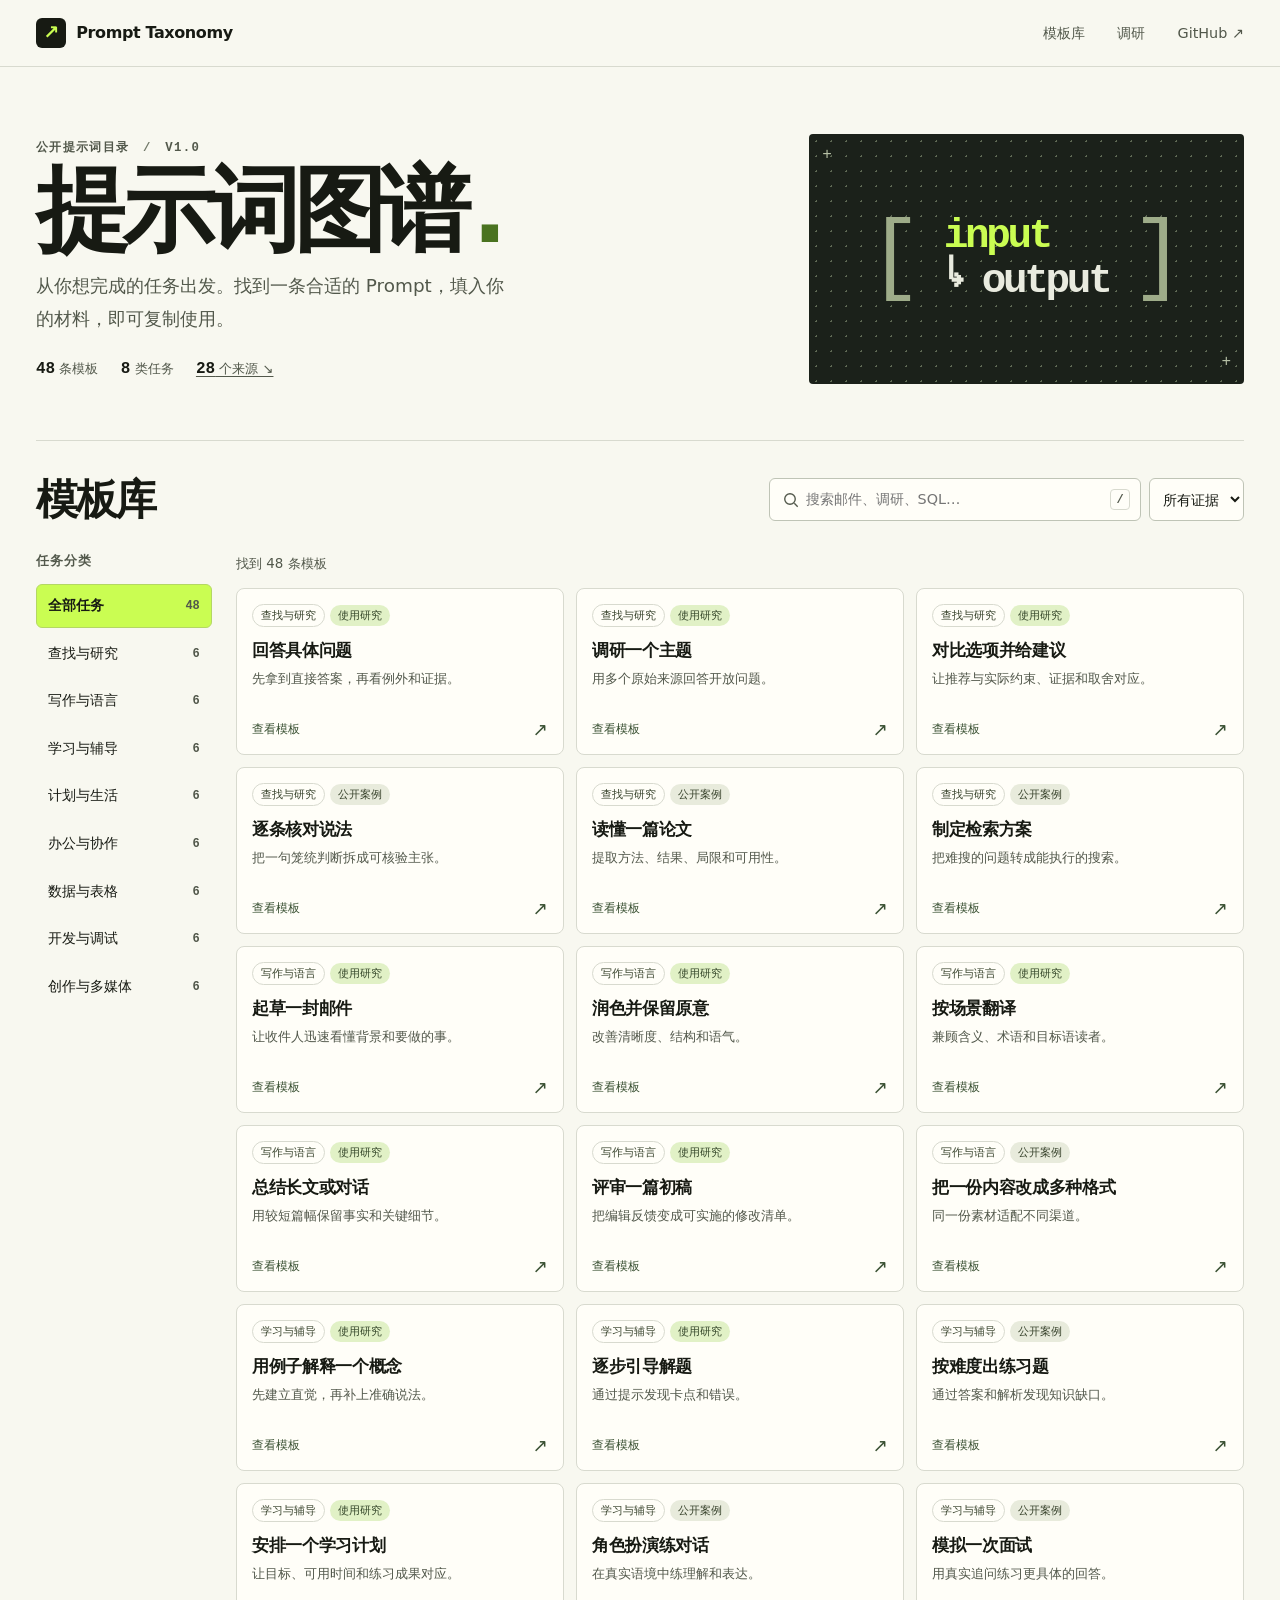
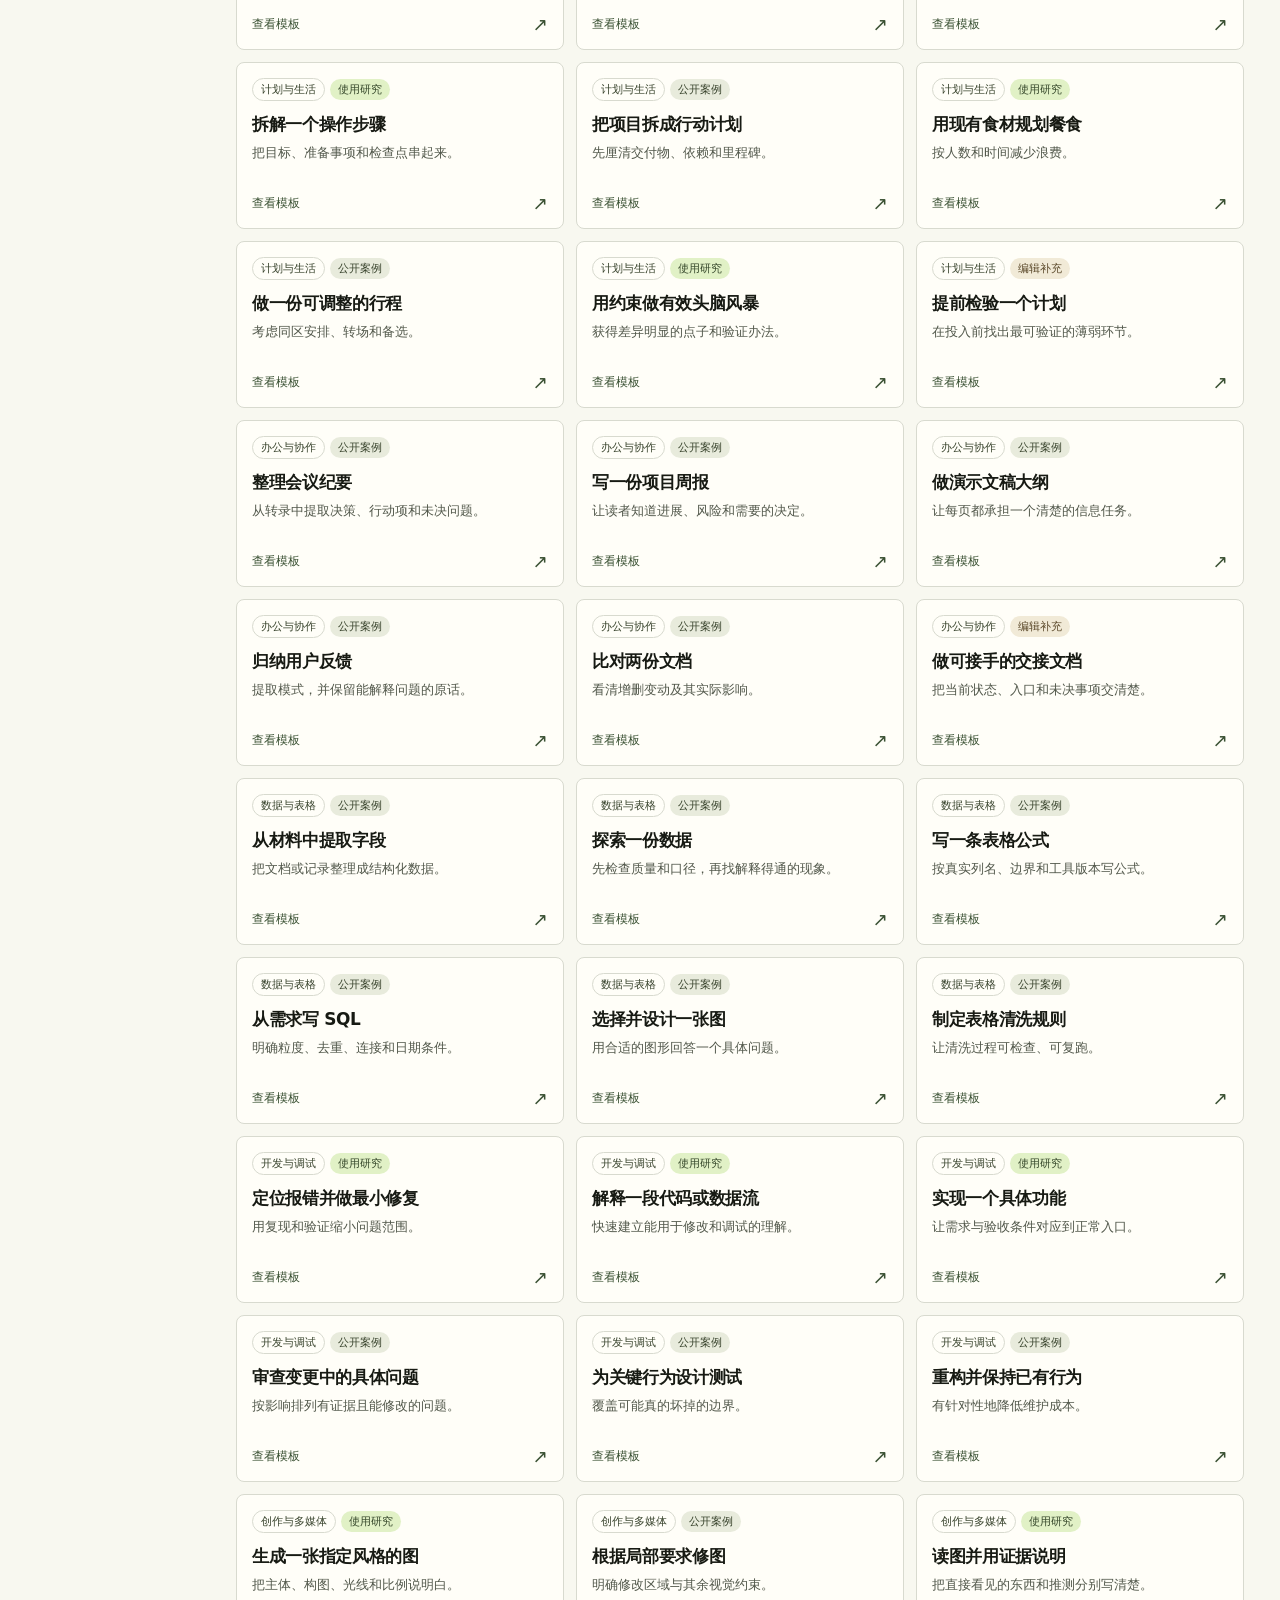
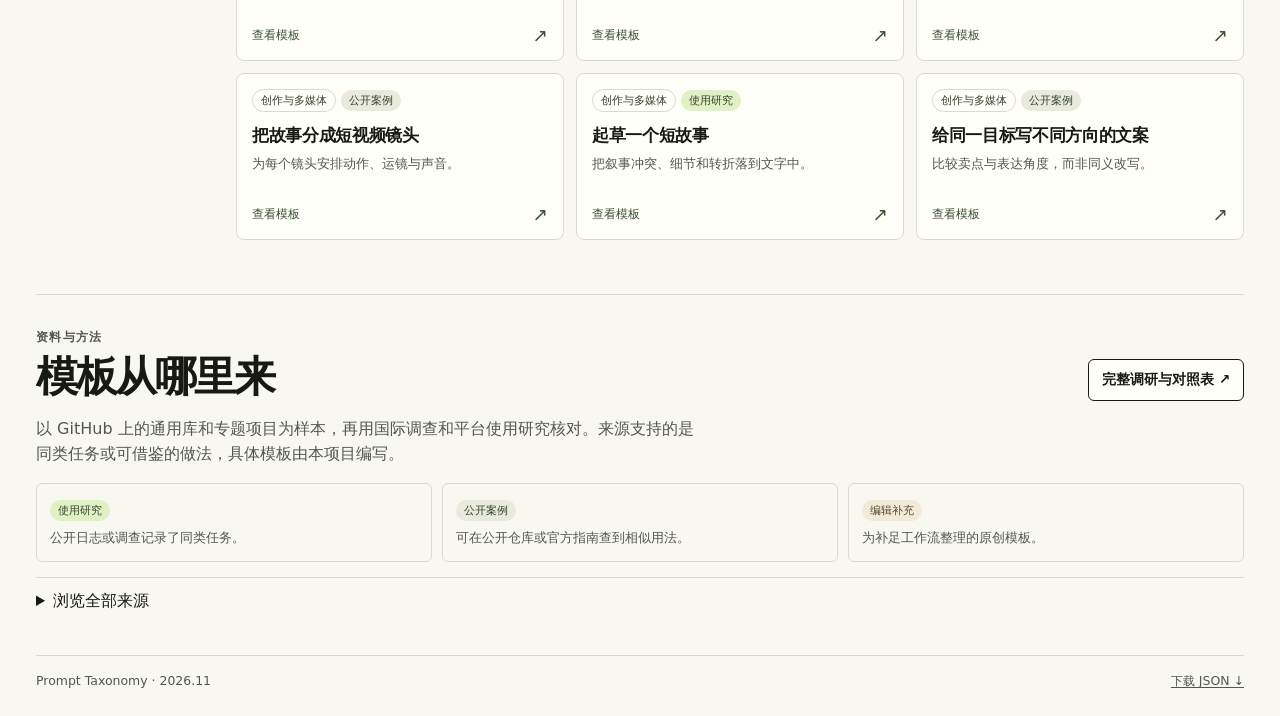
==== docs/index.html @ 9ed994a9 "Publish research-backed Prompt Taxonomy and template library" ====
<!doctype html>
<html lang="zh-CN">
<head>
  <meta charset="utf-8">
  <meta name="viewport" content="width=device-width, initial-scale=1">
  <meta name="description" content="以 GitHub 开源案例和国际使用研究为基础，整理 48 条可填写、复制和分享的中文 Prompt。">
  <meta name="theme-color" content="#f8f8f0">
  <title>Prompt Taxonomy · 提示词图谱</title>
  <link rel="icon" href="./icon.svg" type="image/svg+xml">
  <link rel="stylesheet" href="./style.css">
  <script src="./app.js" defer></script>
</head>
<body>
  <a class="skip" href="#library">跳至模板</a>
  <header class="topbar">
    <div class="wrap header-inner">
      <a class="brand" href="./" aria-label="Prompt Taxonomy 首页"><span class="brand-mark" aria-hidden="true">↗</span> Prompt Taxonomy</a>
      <nav aria-label="站内导航">
        <a href="#library">模板库</a>
        <a href="#research">调研</a>
        <a href="https://github.com/liamamilin/Prompt-taxonomy">GitHub ↗</a>
      </nav>
    </div>
  </header>
  <main class="wrap">
    <section class="hero" aria-labelledby="hero-title">
      <div>
        <p class="eyebrow">公开提示词目录 <span> / </span> V1.0</p>
        <h1 id="hero-title">提示词图谱<span>.</span></h1>
        <p class="lede">从你想完成的任务出发。找到一条合适的 Prompt，填入你的材料，即可复制使用。</p>
        <div class="hero-facts" aria-label="目录规模">
          <span><b id="prompt-count">48</b> 条模板</span>
          <span><b id="category-count">8</b> 类任务</span>
          <a href="#research"><b id="source-count">28</b> 个来源 ↘</a>
        </div>
      </div>
      <div class="hero-art" aria-hidden="true"><span class="art-corner">+</span><span class="art-bracket">[</span><span class="art-word">input<br><em>↳ output</em></span><span class="art-bracket">]</span><span class="art-corner">+</span></div>
    </section>
    <section class="library" id="library" aria-labelledby="library-title">
      <div class="library-top">
        <h2 id="library-title">模板库</h2>
        <div class="filters">
          <div class="search-wrap">
            <svg viewBox="0 0 24 24" width="20" height="20" aria-hidden="true"><circle cx="10.8" cy="10.8" r="6.3"/><path d="m16 16 4 4"/></svg>
            <label class="sr-only" for="search">搜索模板</label>
            <input id="search" type="search" placeholder="搜索邮件、调研、SQL…" autocomplete="off">
            <kbd aria-hidden="true">/</kbd>
          </div>
          <label class="sr-only" for="evidence">证据类型</label>
          <select id="evidence"><option value="">所有证据</option></select>
        </div>
      </div>
      <div class="library-layout">
        <aside class="sidebar"><div class="sidebar-inner"><h3>任务分类</h3><nav id="categories" aria-label="按任务分类"></nav></div></aside>
        <div class="results">
          <div class="results-line"><p id="results-count" role="status">正在载入模板…</p><button class="text-button" id="clear" hidden>清除筛选</button></div>
          <div class="cards" id="cards"></div>
        </div>
      </div>
      <noscript><p>请启用 JavaScript 以搜索和填写模板，或 <a href="./catalog.json">查看 JSON 目录</a>。</p></noscript>
    </section>
    <section class="research" id="research" aria-labelledby="research-title">
      <div class="research-top">
        <div><p class="eyebrow">资料与方法</p><h2 id="research-title">模板从哪里来</h2></div>
        <a class="button light" href="https://github.com/liamamilin/Prompt-taxonomy/blob/main/RESEARCH.md">完整调研与对照表 ↗</a>
      </div>
      <p class="research-intro">以 GitHub 上的通用库和专题项目为样本，再用国际调查和平台使用研究核对。来源支持的是同类任务或可借鉴的做法，具体模板由本项目编写。</p>
      <div class="evidence-key" id="evidence-key"></div>
      <details class="source-details"><summary>浏览全部来源</summary><ul id="sources"></ul></details>
    </section>
  </main>
  <footer class="wrap footer"><span>Prompt Taxonomy · 2026.11</span><a href="./catalog.json" download>下载 JSON ↓</a></footer>
  <dialog id="detail" aria-labelledby="detail-title">
    <div class="dialog-content">
      <div class="dialog-top"><span id="detail-meta" class="eyebrow"></span><button type="button" class="close" id="close" aria-label="关闭" autofocus>×</button></div>
      <h2 id="detail-title"></h2><p id="detail-description"></p>
      <details class="fields" open><summary>填写变量 <span>可选</span></summary><div id="variables"></div></details>
      <div class="preview-label"><h3>Prompt</h3><button id="copy-link" class="text-button" type="button">复制链接</button></div>
      <pre id="preview" tabindex="0"></pre>
      <div class="dialog-actions"><span id="feedback" role="status"></span><button type="button" class="button primary" id="copy">复制 Prompt ↗</button></div>
      <details class="detail-sources"><summary>为什么收录</summary><p id="detail-evidence"></p><ul id="detail-sources"></ul></details>
    </div>
  </dialog>
</body>
</html>
---- docs/style.css ----
:root{color-scheme:light;--paper:#f8f8f0;--panel:#fffeF8;--ink:#171a13;--muted:#52584b;--line:#d8dacf;--acid:#cafd52;--blue:#2d443b;--mono:ui-monospace,SFMono-Regular,Consolas,monospace;--sans:"PingFang SC","Microsoft YaHei",system-ui,sans-serif}
*,*::before,*::after{box-sizing:border-box}
html{scroll-padding-top:1.5rem}
body{margin:0;background:var(--paper);color:var(--ink);font-family:var(--sans);line-height:1.55}
a{color:inherit;text-underline-offset:.2em}
button,input,select,textarea{font:inherit}
button,select,summary{cursor:pointer}
button:focus-visible,a:focus-visible,input:focus-visible,select:focus-visible,textarea:focus-visible,pre:focus-visible,summary:focus-visible{outline:2px solid #355b32;outline-offset:3px}
.wrap{width:min(1280px,calc(100% - 72px));margin-inline:auto}
.sr-only,.skip:not(:focus){position:absolute;width:1px;height:1px;overflow:hidden;clip-path:inset(50%);white-space:nowrap}
.skip:focus{position:absolute;z-index:2;background:var(--acid);padding:.7rem}
[hidden]{display:none!important}
.topbar{border-bottom:1px solid var(--line)}
.header-inner{display:flex;align-items:center;justify-content:space-between;min-height:66px;gap:1rem}
.brand{font-weight:790;text-decoration:none;display:flex;align-items:center;gap:.62rem;letter-spacing:-.025em}
.brand-mark{display:grid;place-items:center;width:1.9rem;height:1.9rem;border-radius:6px;background:var(--ink);color:var(--acid);font-size:1.2rem}
.header-inner nav{display:flex;gap:clamp(.8rem,2.8vw,2rem);font-size:.9rem;color:var(--muted)}
.header-inner nav a{text-decoration:none}.header-inner nav a:hover{text-decoration:underline}
.hero{display:grid;grid-template-columns:1fr minmax(240px,36%);gap:2rem;align-items:center;padding:67px 0 56px;border-bottom:1px solid var(--line)}
.eyebrow{font:700 .77rem/1.5 var(--mono);letter-spacing:.11em;margin:0;color:var(--muted)}
.eyebrow span{color:#717968;padding-inline:.3rem}
h1,h2,h3,p{margin-top:0}
h1{margin:.3rem 0 .6rem;font-size:clamp(3.1rem,7.25vw,7.2rem);line-height:1.05;letter-spacing:-.08em;font-weight:900}
h1 span{color:#4a7320;margin-left:.09em}
.lede{color:var(--muted);font-size:clamp(.95rem,1.6vw,1.15rem);max-width:41ch;line-height:1.8;margin-bottom:1.5rem}
.hero-facts{display:flex;flex-wrap:wrap;gap:.55rem 1.4rem;font-size:.82rem;color:var(--muted)}
.hero-facts b{font:800 1rem var(--mono);color:var(--ink)}
.hero-art{height:250px;display:flex;justify-content:center;align-items:center;gap:clamp(.45rem,1.7vw,1.5rem);background-color:#1b211a;background-image:radial-gradient(#5e6954 1px,transparent 1px);background-size:15px 15px;color:var(--acid);position:relative;border-radius:4px;overflow:hidden;font-family:var(--mono);user-select:none}
.art-word{font-size:clamp(1.32rem,3.2vw,3.05rem);line-height:1.1;font-weight:800;letter-spacing:-.08em}.art-word em{color:#e9ebdf;font-style:normal}.art-bracket{font-size:clamp(2rem,7vw,6.7rem);line-height:1;font-weight:200;color:#9eac89}.art-corner{position:absolute;top:9px;left:13px;color:#b6c0a5}.art-corner:last-child{top:auto;left:auto;right:13px;bottom:9px}
.library{padding:34px 0 54px}.library-top{display:flex;align-items:center;justify-content:space-between;gap:1rem;margin-bottom:23px}.library-top h2,.research h2{font-size:clamp(1.7rem,3.5vw,2.6rem);margin:0;letter-spacing:-.06em;line-height:1.18}
.filters{display:flex;gap:.55rem}.search-wrap{position:relative;display:flex;align-items:center}.search-wrap svg{position:absolute;left:.7rem;fill:none;stroke:var(--muted);stroke-width:1.65;pointer-events:none}.search-wrap kbd{position:absolute;right:.65rem;font:600 .75rem var(--mono);padding:.15rem .35rem;border:1px solid var(--line);border-radius:4px;color:var(--muted);pointer-events:none}.search-wrap:focus-within kbd,.search-wrap:has(input:not(:placeholder-shown)) kbd{display:none}
input[type=search],select{min-height:43px;border:1px solid #bfc4b6;background:var(--panel);border-radius:6px;color:var(--ink);font-size:.9rem}
input[type=search]{width:clamp(178px,29vw,395px);padding:.52rem .7rem .52rem 2.2rem}select{padding:.5rem .52rem}
.library-layout{display:grid;grid-template-columns:176px minmax(0,1fr);gap:24px}
.sidebar-inner{position:sticky;top:1.5rem}
.sidebar h3{margin:4px 0 13px;font-size:.79rem;color:var(--muted);letter-spacing:.07em}
.category{width:100%;display:flex;justify-content:space-between;align-items:center;gap:.7rem;border:1px solid transparent;padding:.65rem .7rem;background:transparent;border-radius:6px;color:var(--ink);text-align:left;font-size:.88rem;margin:0 0 3px;white-space:nowrap}
.category span:last-child{font:600 .75rem var(--mono);color:var(--muted)}.category:hover{background:#e9eddd}.category[aria-pressed=true]{background:var(--acid);color:var(--ink);border-color:#b4d764;font-weight:750}
.results-line{display:flex;align-items:center;justify-content:space-between;gap:1rem;min-height:34px;margin-bottom:7px}.results-line p{margin:0;color:var(--muted);font-size:.84rem}
.cards{display:grid;grid-template-columns:repeat(3,minmax(0,1fr));gap:12px}
.card{display:flex;flex-direction:column;min-width:0;min-height:167px;text-align:left;padding:15px;border:1px solid var(--line);border-radius:8px;background:var(--panel);color:var(--ink)}
.card:hover{border-color:#6e8460;background:#fafded}.card:active{transform:translateY(1px)}
.card-top,.card-bottom{display:flex;align-items:center;justify-content:space-between;gap:.3rem;width:100%}.card-top{margin-bottom:12px;flex-wrap:wrap;justify-content:flex-start}.pill{display:inline-block;border-radius:100px;padding:.13rem .5rem;background:#e8ebdc;color:#37422b;font-size:.69rem;white-space:nowrap}.pill.usage{background:#e1f1c6;color:#35472a}.pill.editorial{background:#f1ead7;color:#594728}.pill.category-name{background:transparent;border:1px solid var(--line)}
.card-title{display:block;font-size:1.06rem;line-height:1.4;margin:0 0 5px;font-weight:800;letter-spacing:-.02em}.card-description{display:block;font-size:.82rem;color:var(--muted);margin-bottom:.65rem;line-height:1.65}.card-bottom{margin-top:auto;color:#3a5133;font-size:.75rem}.card-bottom span:last-child{font-size:1.15rem;line-height:1}
.empty{grid-column:1/-1;padding:2rem;border:1px dashed var(--line);border-radius:8px;color:var(--muted)}
.text-button{border:0;background:transparent;color:#34502d;padding:.2rem .1rem;text-decoration:underline;text-underline-offset:3px;font-size:.83rem}
.research{border-top:1px solid var(--line);padding:34px 0 42px}.research-top{display:flex;justify-content:space-between;gap:1rem;align-items:end;margin-bottom:16px}.research h2{margin-top:.28rem}
.research-intro{color:var(--muted);max-width:65ch}.evidence-key{display:grid;grid-template-columns:repeat(3,minmax(0,1fr));gap:10px;margin-bottom:15px}.evidence-key div{padding:13px;border:1px solid var(--line);border-radius:6px}.evidence-key p{font-size:.82rem;color:var(--muted);margin:.4rem 0 0}
.button{display:inline-flex;justify-content:center;align-items:center;border:1px solid var(--ink);border-radius:6px;padding:.6rem .8rem;text-decoration:none;font-weight:700;font-size:.85rem;white-space:nowrap}.button.light{background:var(--panel)}.button.primary{background:var(--acid);color:var(--ink)}.button:hover{box-shadow:0 0 0 2px var(--line)}
.source-details,.detail-sources{border-top:1px solid var(--line);padding-top:.65rem}.source-details ul,.detail-sources ul{padding-left:1.2rem}.source-details ul{columns:2;column-gap:2rem}.source-details li,.detail-sources li{break-inside:avoid;margin-bottom:.6rem;font-size:.83rem}.source-kind{color:var(--muted);font-size:.7rem;display:inline-block;margin-left:.25rem}.source-note{display:block;color:var(--muted);font-size:.78rem}
.footer{padding:15px 0 25px;border-top:1px solid var(--line);display:flex;justify-content:space-between;gap:.6rem;font-size:.78rem;color:var(--muted)}
dialog{border:1px solid var(--line);border-radius:11px;padding:0;width:min(635px,calc(100% - 24px));max-height:calc(100% - 24px);background:var(--panel);color:var(--ink);box-shadow:0 12px 70px #141d1640}
dialog::backdrop{background:#151b14aa}body:has(dialog[open]){overflow:hidden}.dialog-content{padding:clamp(15px,4vw,30px)}.dialog-top,.preview-label,.dialog-actions{display:flex;align-items:center;justify-content:space-between;gap:.65rem}.close{background:var(--paper);border:1px solid var(--line);border-radius:6px;font-size:1.3rem;min-width:36px;height:36px;line-height:1}
.dialog-content h2{margin:.15rem 0 .2rem;letter-spacing:-.035em;line-height:1.3}.dialog-content>p{color:var(--muted);margin-bottom:.8rem}.fields{border:1px solid var(--line);border-radius:6px;padding:.55rem .7rem;margin:.8rem 0}.fields summary span{color:var(--muted);font-size:.76rem}.fields label{display:block;margin:.65rem 0 .2rem;font-size:.85rem}.fields textarea{display:block;width:100%;min-height:2.4rem;resize:vertical;background:#fff;color:var(--ink);border:1px solid #bfc4b6;border-radius:5px;padding:.35rem .45rem}
.preview-label h3{margin:0;font-size:.94rem}.dialog-content pre{white-space:pre-wrap;overflow-wrap:anywhere;background:#f0f2e8;border:1px solid var(--line);padding:.75rem;border-radius:6px;font:inherit;font-size:.88rem;margin:.35rem 0 .65rem}
.dialog-actions{justify-content:flex-end;margin-bottom:1rem}.dialog-actions span{font-size:.8rem;color:var(--muted)}.detail-sources p{font-size:.84rem;color:var(--muted);margin:.6rem 0}
@media(max-width:1060px){.cards{grid-template-columns:repeat(2,minmax(0,1fr))}}
@media(max-width:720px){.wrap{width:calc(100% - 34px)}.hero{padding:39px 0 33px;grid-template-columns:1fr;gap:1.4rem}.hero-art{height:126px}.art-word{font-size:2rem}.art-bracket{font-size:3.6rem}.library-layout{grid-template-columns:1fr;gap:.55rem}.sidebar-inner{position:static}.sidebar h3{display:none}.sidebar nav{display:flex;overflow:auto;padding:4px 3px 7px;gap:6px}.category{width:auto;border-color:var(--line);margin:0}.library-top{margin-bottom:.85rem}.header-inner{min-height:58px}.card{min-height:151px}.source-details ul{columns:1}}
@media(max-width:440px){.header-inner nav{gap:.65rem;font-size:.78rem}.brand{font-size:.84rem}.brand-mark{width:1.5rem;height:1.5rem}.library-top{display:block}.filters{margin-top:.85rem}.search-wrap{flex:1;min-width:0}.search-wrap input{width:100%}.cards{gap:7px}.card{padding:9px;min-height:150px}.card-title{font-size:.94rem}.card-top{margin-bottom:8px}.pill{font-size:.64rem}.card-description{font-size:.76rem}.research-top{align-items:start;flex-direction:column}.evidence-key{grid-template-columns:1fr}}
.sidebar{min-width:0}
@media(max-width:720px){.library-layout{grid-template-columns:minmax(0,1fr)}}
@media(max-width:720px){.search-wrap kbd{display:none}}
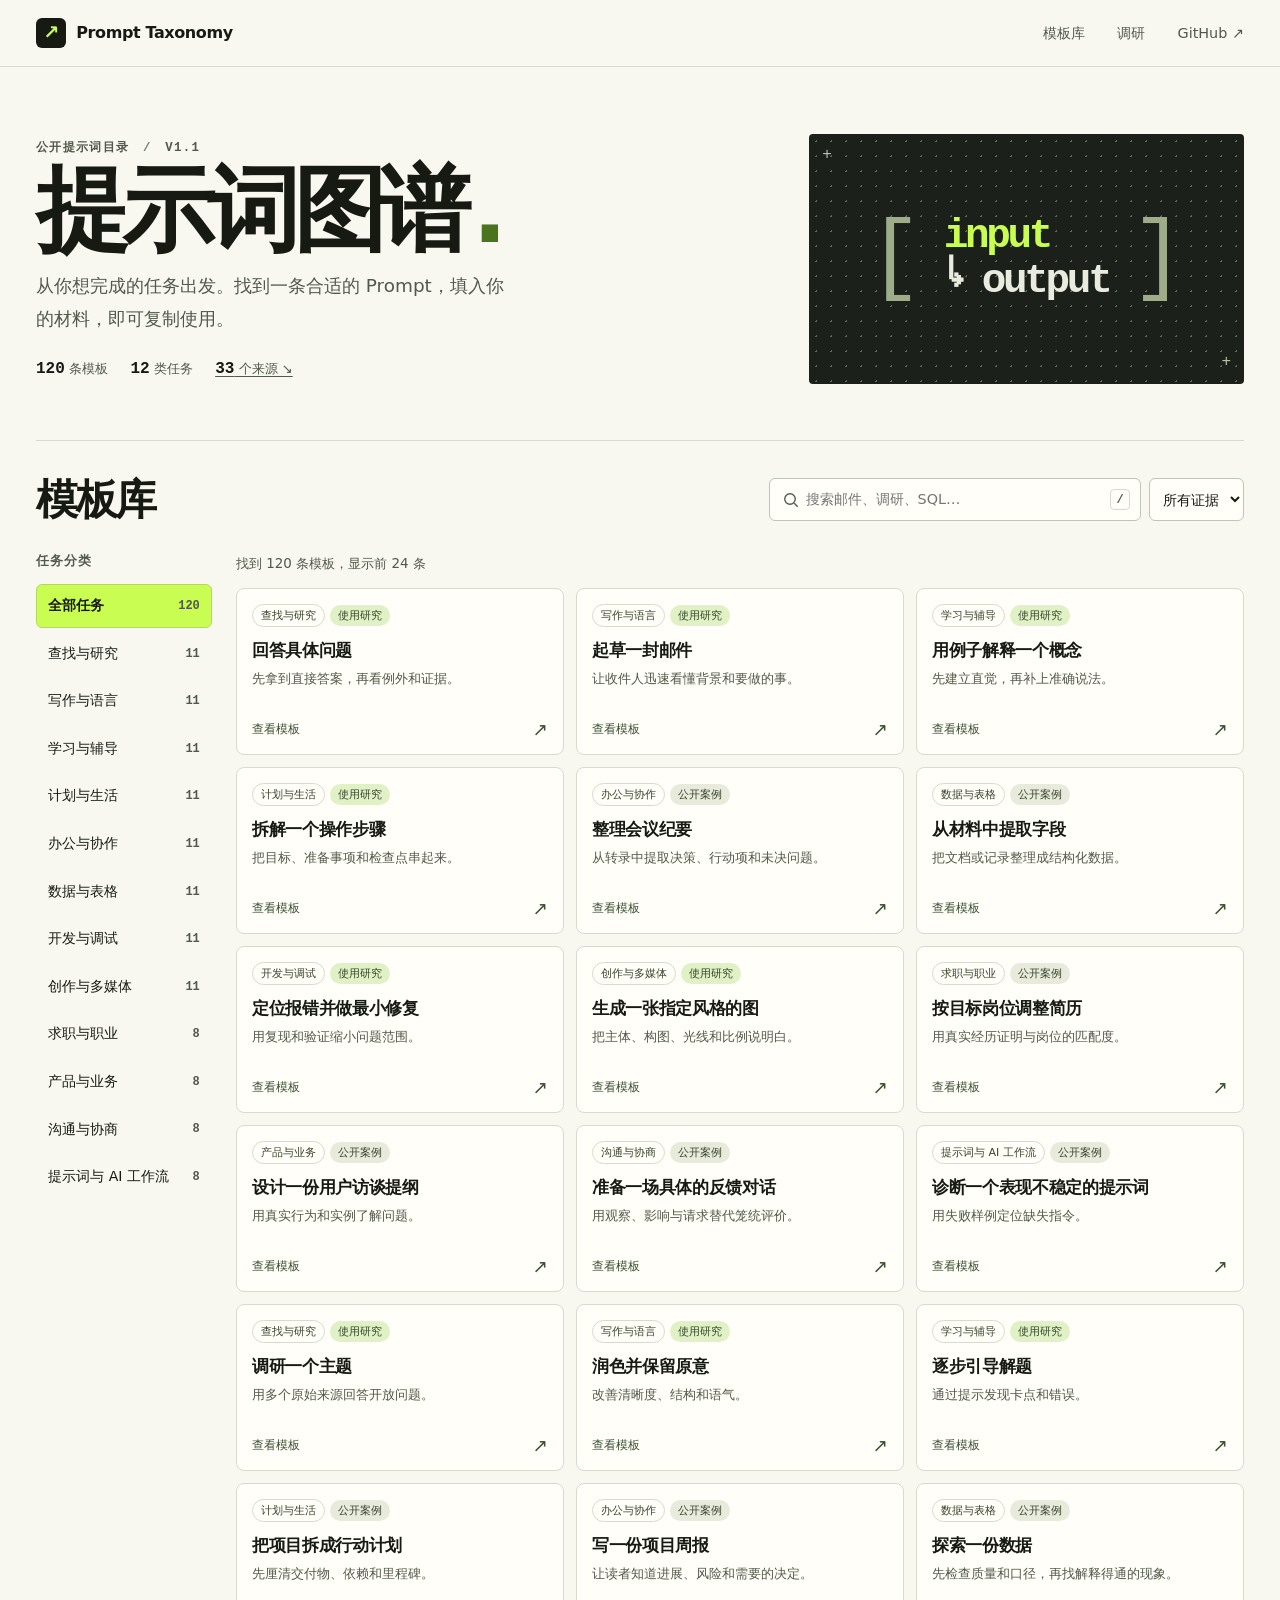
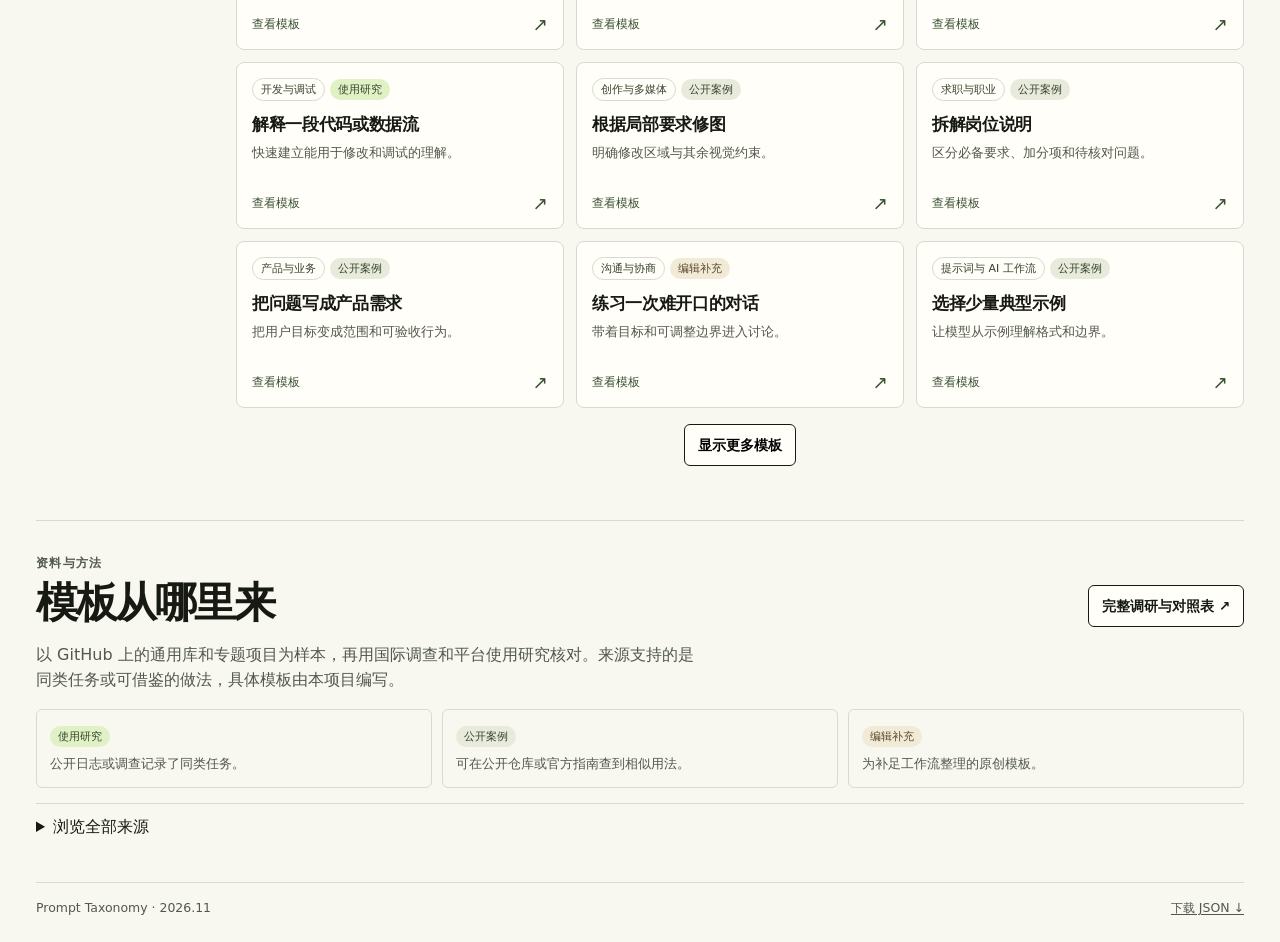
==== commit 43dba441: "Expand Prompt Taxonomy to 120 templates across 12 categories" ====
--- a/docs/index.html
+++ b/docs/index.html
@@ -3,12 +3,12 @@
 <head>
   <meta charset="utf-8">
   <meta name="viewport" content="width=device-width, initial-scale=1">
-  <meta name="description" content="以 GitHub 开源案例和国际使用研究为基础，整理 48 条可填写、复制和分享的中文 Prompt。">
+  <meta name="description" content="以 GitHub 开源案例和国际使用研究为基础，整理 120 条可填写、复制和分享的中文 Prompt。">
   <meta name="theme-color" content="#f8f8f0">
   <title>Prompt Taxonomy · 提示词图谱</title>
   <link rel="icon" href="./icon.svg" type="image/svg+xml">
-  <link rel="stylesheet" href="./style.css">
-  <script src="./app.js" defer></script>
+  <link rel="stylesheet" href="./style.css?v=1.1">
+  <script src="./app.js?v=1.1" defer></script>
 </head>
 <body>
   <a class="skip" href="#library">跳至模板</a>
@@ -25,13 +25,13 @@
   <main class="wrap">
     <section class="hero" aria-labelledby="hero-title">
       <div>
-        <p class="eyebrow">公开提示词目录 <span> / </span> V1.0</p>
+        <p class="eyebrow">公开提示词目录 <span> / </span> V<span id="version">1.1</span></p>
         <h1 id="hero-title">提示词图谱<span>.</span></h1>
         <p class="lede">从你想完成的任务出发。找到一条合适的 Prompt，填入你的材料，即可复制使用。</p>
         <div class="hero-facts" aria-label="目录规模">
-          <span><b id="prompt-count">48</b> 条模板</span>
-          <span><b id="category-count">8</b> 类任务</span>
-          <a href="#research"><b id="source-count">28</b> 个来源 ↘</a>
+          <span><b id="prompt-count">120</b> 条模板</span>
+          <span><b id="category-count">12</b> 类任务</span>
+          <a href="#research"><b id="source-count">33</b> 个来源 ↘</a>
         </div>
       </div>
       <div class="hero-art" aria-hidden="true"><span class="art-corner">+</span><span class="art-bracket">[</span><span class="art-word">input<br><em>↳ output</em></span><span class="art-bracket">]</span><span class="art-corner">+</span></div>
@@ -51,10 +51,14 @@
         </div>
       </div>
       <div class="library-layout">
-        <aside class="sidebar"><div class="sidebar-inner"><h3>任务分类</h3><nav id="categories" aria-label="按任务分类"></nav></div></aside>
+        <aside class="sidebar">
+          <div class="sidebar-inner"><h3>任务分类</h3><nav id="categories" aria-label="按任务分类"></nav></div>
+          <div class="mobile-category"><label for="category-select">任务分类</label><select id="category-select"></select></div>
+        </aside>
         <div class="results">
           <div class="results-line"><p id="results-count" role="status">正在载入模板…</p><button class="text-button" id="clear" hidden>清除筛选</button></div>
           <div class="cards" id="cards"></div>
+          <div class="more-results"><button class="button light" type="button" id="more" hidden>显示更多模板</button></div>
         </div>
       </div>
       <noscript><p>请启用 JavaScript 以搜索和填写模板，或 <a href="./catalog.json">查看 JSON 目录</a>。</p></noscript>
--- a/docs/style.css
+++ b/docs/style.css
@@ -18,7 +18,7 @@
 .header-inner nav a{text-decoration:none}.header-inner nav a:hover{text-decoration:underline}
 .hero{display:grid;grid-template-columns:1fr minmax(240px,36%);gap:2rem;align-items:center;padding:67px 0 56px;border-bottom:1px solid var(--line)}
 .eyebrow{font:700 .77rem/1.5 var(--mono);letter-spacing:.11em;margin:0;color:var(--muted)}
-.eyebrow span{color:#717968;padding-inline:.3rem}
+.eyebrow span:not(#version){color:#717968;padding-inline:.3rem}
 h1,h2,h3,p{margin-top:0}
 h1{margin:.3rem 0 .6rem;font-size:clamp(3.1rem,7.25vw,7.2rem);line-height:1.05;letter-spacing:-.08em;font-weight:900}
 h1 span{color:#4a7320;margin-left:.09em}
@@ -32,7 +32,7 @@
 input[type=search],select{min-height:43px;border:1px solid #bfc4b6;background:var(--panel);border-radius:6px;color:var(--ink);font-size:.9rem}
 input[type=search]{width:clamp(178px,29vw,395px);padding:.52rem .7rem .52rem 2.2rem}select{padding:.5rem .52rem}
 .library-layout{display:grid;grid-template-columns:176px minmax(0,1fr);gap:24px}
-.sidebar-inner{position:sticky;top:1.5rem}
+.mobile-category{display:none}.sidebar-inner{position:sticky;top:1.5rem}
 .sidebar h3{margin:4px 0 13px;font-size:.79rem;color:var(--muted);letter-spacing:.07em}
 .category{width:100%;display:flex;justify-content:space-between;align-items:center;gap:.7rem;border:1px solid transparent;padding:.65rem .7rem;background:transparent;border-radius:6px;color:var(--ink);text-align:left;font-size:.88rem;margin:0 0 3px;white-space:nowrap}
 .category span:last-child{font:600 .75rem var(--mono);color:var(--muted)}.category:hover{background:#e9eddd}.category[aria-pressed=true]{background:var(--acid);color:var(--ink);border-color:#b4d764;font-weight:750}
@@ -55,8 +55,9 @@
 .preview-label h3{margin:0;font-size:.94rem}.dialog-content pre{white-space:pre-wrap;overflow-wrap:anywhere;background:#f0f2e8;border:1px solid var(--line);padding:.75rem;border-radius:6px;font:inherit;font-size:.88rem;margin:.35rem 0 .65rem}
 .dialog-actions{justify-content:flex-end;margin-bottom:1rem}.dialog-actions span{font-size:.8rem;color:var(--muted)}.detail-sources p{font-size:.84rem;color:var(--muted);margin:.6rem 0}
 @media(max-width:1060px){.cards{grid-template-columns:repeat(2,minmax(0,1fr))}}
-@media(max-width:720px){.wrap{width:calc(100% - 34px)}.hero{padding:39px 0 33px;grid-template-columns:1fr;gap:1.4rem}.hero-art{height:126px}.art-word{font-size:2rem}.art-bracket{font-size:3.6rem}.library-layout{grid-template-columns:1fr;gap:.55rem}.sidebar-inner{position:static}.sidebar h3{display:none}.sidebar nav{display:flex;overflow:auto;padding:4px 3px 7px;gap:6px}.category{width:auto;border-color:var(--line);margin:0}.library-top{margin-bottom:.85rem}.header-inner{min-height:58px}.card{min-height:151px}.source-details ul{columns:1}}
+@media(max-width:720px){.wrap{width:calc(100% - 34px)}.hero{padding:39px 0 33px;grid-template-columns:1fr;gap:1.4rem}.hero-art{height:126px}.art-word{font-size:2rem}.art-bracket{font-size:3.6rem}.library-layout{grid-template-columns:1fr;gap:.55rem}.sidebar-inner{display:none}.mobile-category{display:flex;gap:.55rem;align-items:center;color:var(--muted);font-size:.84rem}.mobile-category select{flex:1;max-width:285px}.library-top{margin-bottom:.85rem}.header-inner{min-height:58px}.card{min-height:151px}.source-details ul{columns:1}}
 @media(max-width:440px){.header-inner nav{gap:.65rem;font-size:.78rem}.brand{font-size:.84rem}.brand-mark{width:1.5rem;height:1.5rem}.library-top{display:block}.filters{margin-top:.85rem}.search-wrap{flex:1;min-width:0}.search-wrap input{width:100%}.cards{gap:7px}.card{padding:9px;min-height:150px}.card-title{font-size:.94rem}.card-top{margin-bottom:8px}.pill{font-size:.64rem}.card-description{font-size:.76rem}.research-top{align-items:start;flex-direction:column}.evidence-key{grid-template-columns:1fr}}
 .sidebar{min-width:0}
 @media(max-width:720px){.library-layout{grid-template-columns:minmax(0,1fr)}}
 @media(max-width:720px){.search-wrap kbd{display:none}}
+.more-results:has(button:not([hidden])){display:flex;justify-content:center;margin-top:16px}
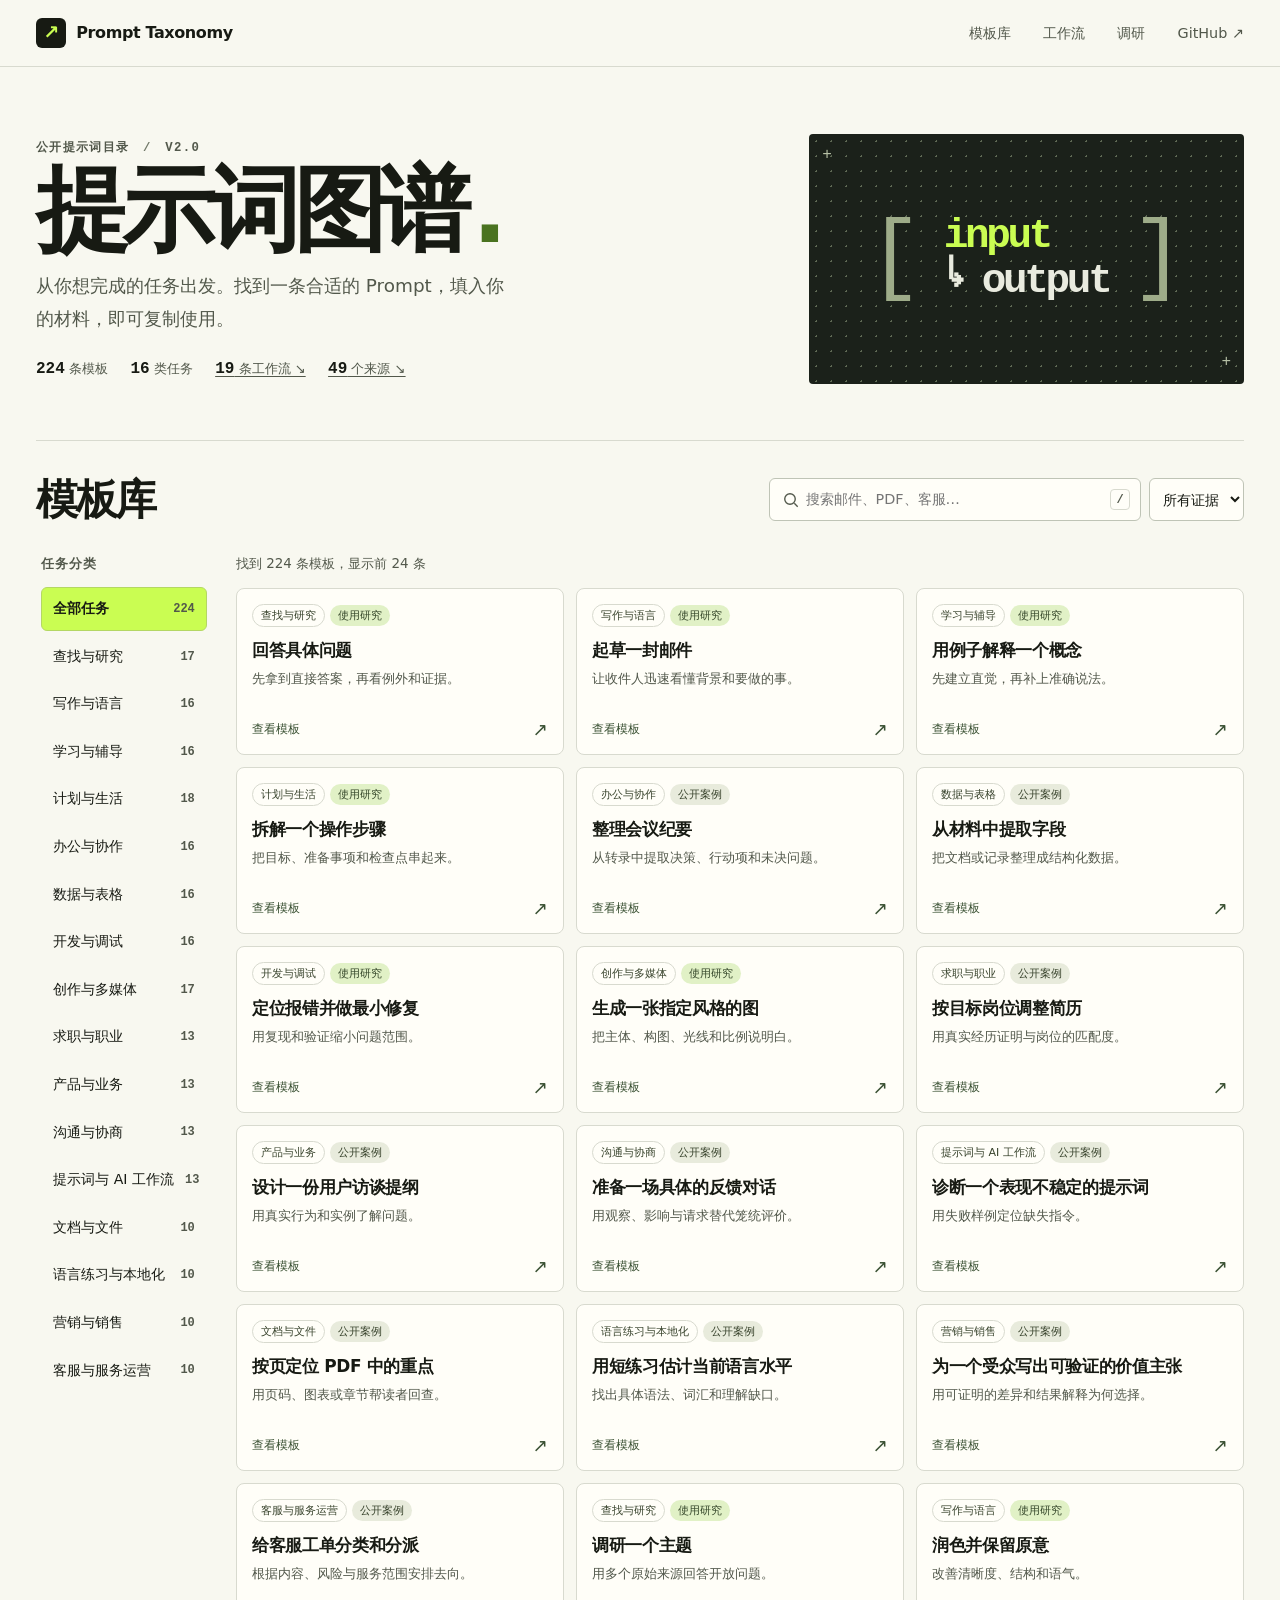
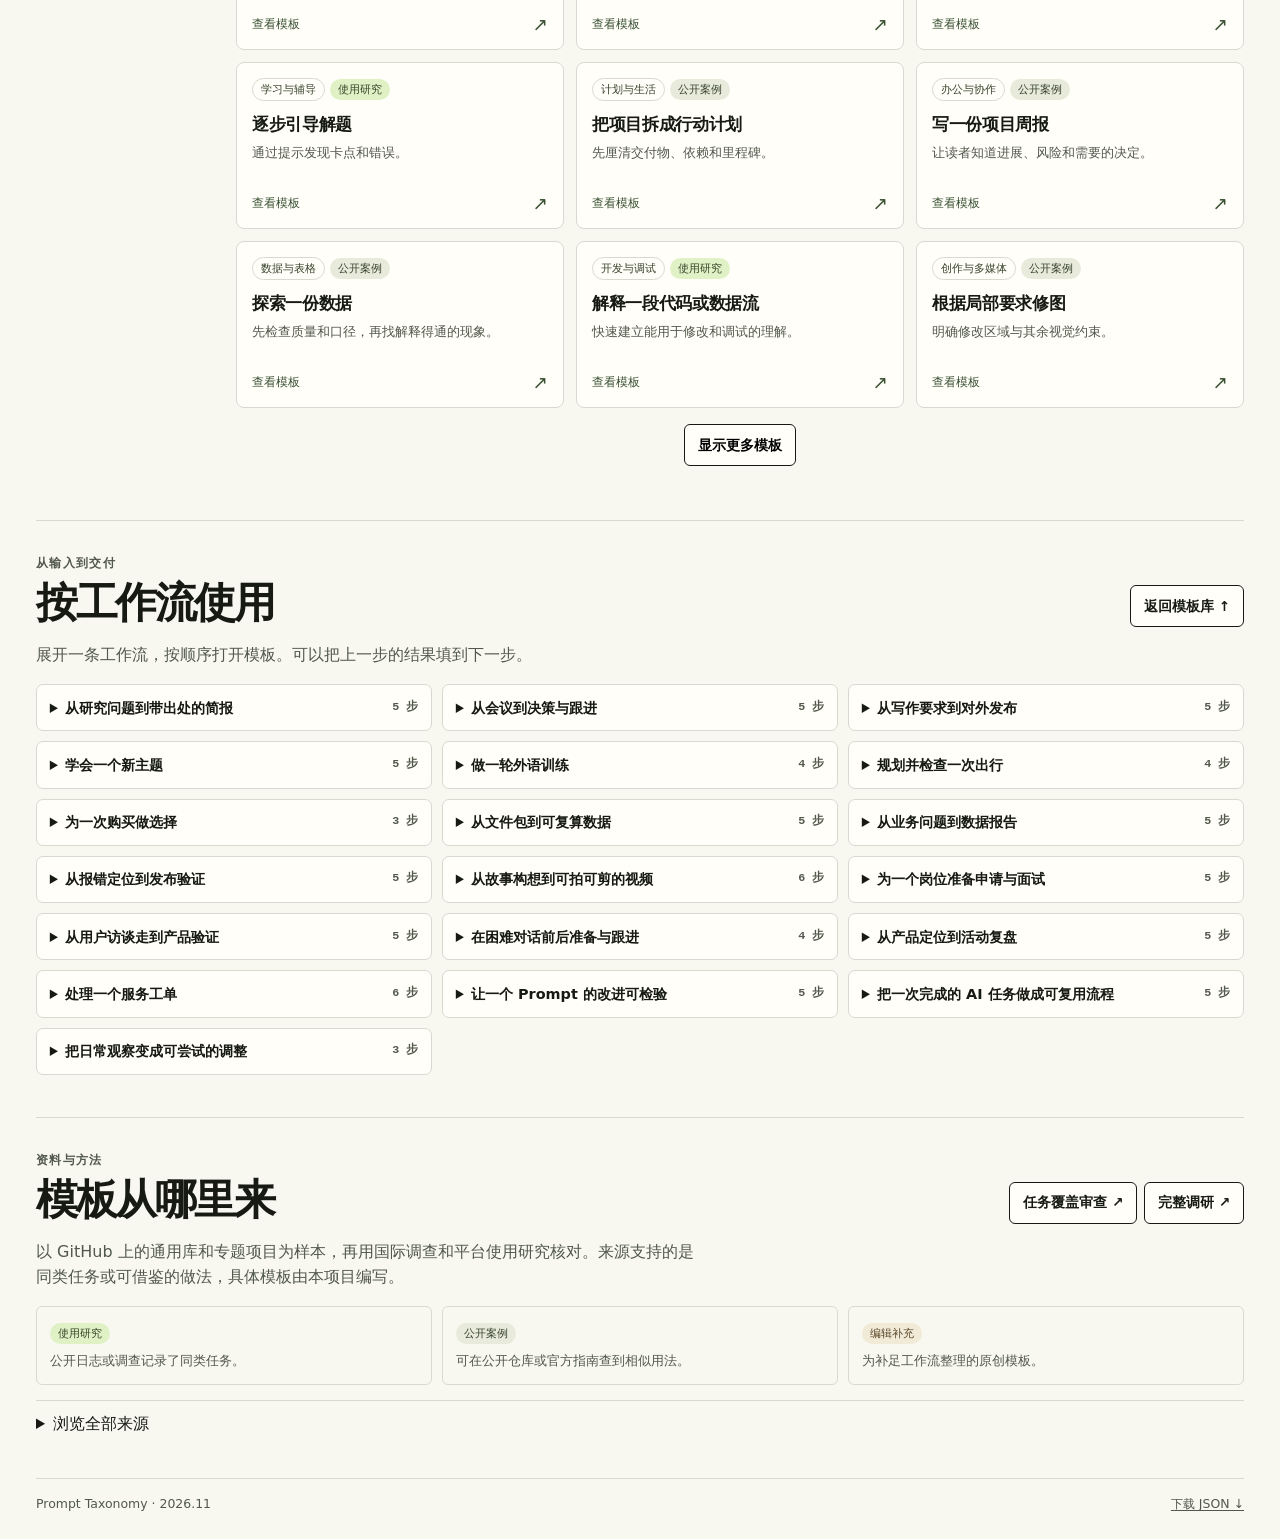
==== commit 6f4434dc: "Complete common prompt coverage and add guided workflows" ====
--- a/docs/index.html
+++ b/docs/index.html
@@ -3,12 +3,12 @@
 <head>
   <meta charset="utf-8">
   <meta name="viewport" content="width=device-width, initial-scale=1">
-  <meta name="description" content="以 GitHub 开源案例和国际使用研究为基础，整理 120 条可填写、复制和分享的中文 Prompt。">
+  <meta name="description" content="以国际 GitHub 案例和使用研究为基础，整理 224 条可复制的常用 Prompt 和 19 条工作流。">
   <meta name="theme-color" content="#f8f8f0">
   <title>Prompt Taxonomy · 提示词图谱</title>
   <link rel="icon" href="./icon.svg" type="image/svg+xml">
-  <link rel="stylesheet" href="./style.css?v=1.1">
-  <script src="./app.js?v=1.1" defer></script>
+  <link rel="stylesheet" href="./style.css?v=2.0">
+  <script src="./app.js?v=2.0" defer></script>
 </head>
 <body>
   <a class="skip" href="#library">跳至模板</a>
@@ -17,6 +17,7 @@
       <a class="brand" href="./" aria-label="Prompt Taxonomy 首页"><span class="brand-mark" aria-hidden="true">↗</span> Prompt Taxonomy</a>
       <nav aria-label="站内导航">
         <a href="#library">模板库</a>
+        <a href="#workflows">工作流</a>
         <a href="#research">调研</a>
         <a href="https://github.com/liamamilin/Prompt-taxonomy">GitHub ↗</a>
       </nav>
@@ -25,13 +26,14 @@
   <main class="wrap">
     <section class="hero" aria-labelledby="hero-title">
       <div>
-        <p class="eyebrow">公开提示词目录 <span> / </span> V<span id="version">1.1</span></p>
+        <p class="eyebrow">公开提示词目录 <span> / </span> V<span id="version">2.0</span></p>
         <h1 id="hero-title">提示词图谱<span>.</span></h1>
         <p class="lede">从你想完成的任务出发。找到一条合适的 Prompt，填入你的材料，即可复制使用。</p>
         <div class="hero-facts" aria-label="目录规模">
-          <span><b id="prompt-count">120</b> 条模板</span>
-          <span><b id="category-count">12</b> 类任务</span>
-          <a href="#research"><b id="source-count">33</b> 个来源 ↘</a>
+          <span><b id="prompt-count">224</b> 条模板</span>
+          <span><b id="category-count">16</b> 类任务</span>
+          <a href="#workflows"><b id="workflow-count">19</b> 条工作流 ↘</a>
+          <a href="#research"><b id="source-count">49</b> 个来源 ↘</a>
         </div>
       </div>
       <div class="hero-art" aria-hidden="true"><span class="art-corner">+</span><span class="art-bracket">[</span><span class="art-word">input<br><em>↳ output</em></span><span class="art-bracket">]</span><span class="art-corner">+</span></div>
@@ -43,7 +45,7 @@
           <div class="search-wrap">
             <svg viewBox="0 0 24 24" width="20" height="20" aria-hidden="true"><circle cx="10.8" cy="10.8" r="6.3"/><path d="m16 16 4 4"/></svg>
             <label class="sr-only" for="search">搜索模板</label>
-            <input id="search" type="search" placeholder="搜索邮件、调研、SQL…" autocomplete="off">
+            <input id="search" type="search" placeholder="搜索邮件、PDF、客服…" autocomplete="off">
             <kbd aria-hidden="true">/</kbd>
           </div>
           <label class="sr-only" for="evidence">证据类型</label>
@@ -63,10 +65,21 @@
       </div>
       <noscript><p>请启用 JavaScript 以搜索和填写模板，或 <a href="./catalog.json">查看 JSON 目录</a>。</p></noscript>
     </section>
+    <section class="research" id="workflows" aria-labelledby="workflows-title">
+      <div class="research-top">
+        <div><p class="eyebrow">从输入到交付</p><h2 id="workflows-title">按工作流使用</h2></div>
+        <a class="button light" href="#library">返回模板库 ↑</a>
+      </div>
+      <p class="research-intro">展开一条工作流，按顺序打开模板。可以把上一步的结果填到下一步。</p>
+      <div class="workflow-list" id="workflow-list"></div>
+    </section>
     <section class="research" id="research" aria-labelledby="research-title">
       <div class="research-top">
         <div><p class="eyebrow">资料与方法</p><h2 id="research-title">模板从哪里来</h2></div>
-        <a class="button light" href="https://github.com/liamamilin/Prompt-taxonomy/blob/main/RESEARCH.md">完整调研与对照表 ↗</a>
+        <div class="research-links">
+          <a class="button light" href="https://github.com/liamamilin/Prompt-taxonomy/blob/main/COVERAGE.md">任务覆盖审查 ↗</a>
+          <a class="button light" href="https://github.com/liamamilin/Prompt-taxonomy/blob/main/RESEARCH.md">完整调研 ↗</a>
+        </div>
       </div>
       <p class="research-intro">以 GitHub 上的通用库和专题项目为样本，再用国际调查和平台使用研究核对。来源支持的是同类任务或可借鉴的做法，具体模板由本项目编写。</p>
       <div class="evidence-key" id="evidence-key"></div>
--- a/docs/style.css
+++ b/docs/style.css
@@ -61,3 +61,16 @@
 @media(max-width:720px){.library-layout{grid-template-columns:minmax(0,1fr)}}
 @media(max-width:720px){.search-wrap kbd{display:none}}
 .more-results:has(button:not([hidden])){display:flex;justify-content:center;margin-top:16px}
+.sidebar-inner{max-height:calc(100vh - 3rem);overflow:auto;padding:3px 5px}
+.research-links{display:flex;gap:.45rem;flex-wrap:wrap}
+.workflow-list{display:grid;grid-template-columns:repeat(3,minmax(0,1fr));gap:10px;align-items:start}
+.workflow{border:1px solid var(--line);background:var(--panel);border-radius:7px;padding:.65rem .8rem}
+.workflow summary{font-size:.9rem;font-weight:750;line-height:1.7}
+.workflow-count{float:right;margin-left:.3rem;font:600 .73rem/2 var(--mono);color:var(--muted)}
+.workflow p{margin:.65rem 0 .3rem;color:var(--muted);font-size:.83rem}
+.workflow-steps{margin:.3rem 0;padding-left:1.25rem}
+.workflow-steps li{padding:.18rem 0;font-size:.84rem}
+.workflow-steps button{text-align:left}
+@media(max-width:990px){.workflow-list{grid-template-columns:repeat(2,minmax(0,1fr))}}
+@media(max-width:570px){.workflow-list{grid-template-columns:minmax(0,1fr)}}
+@media(max-width:440px){.header-inner nav a:last-child{display:none}}
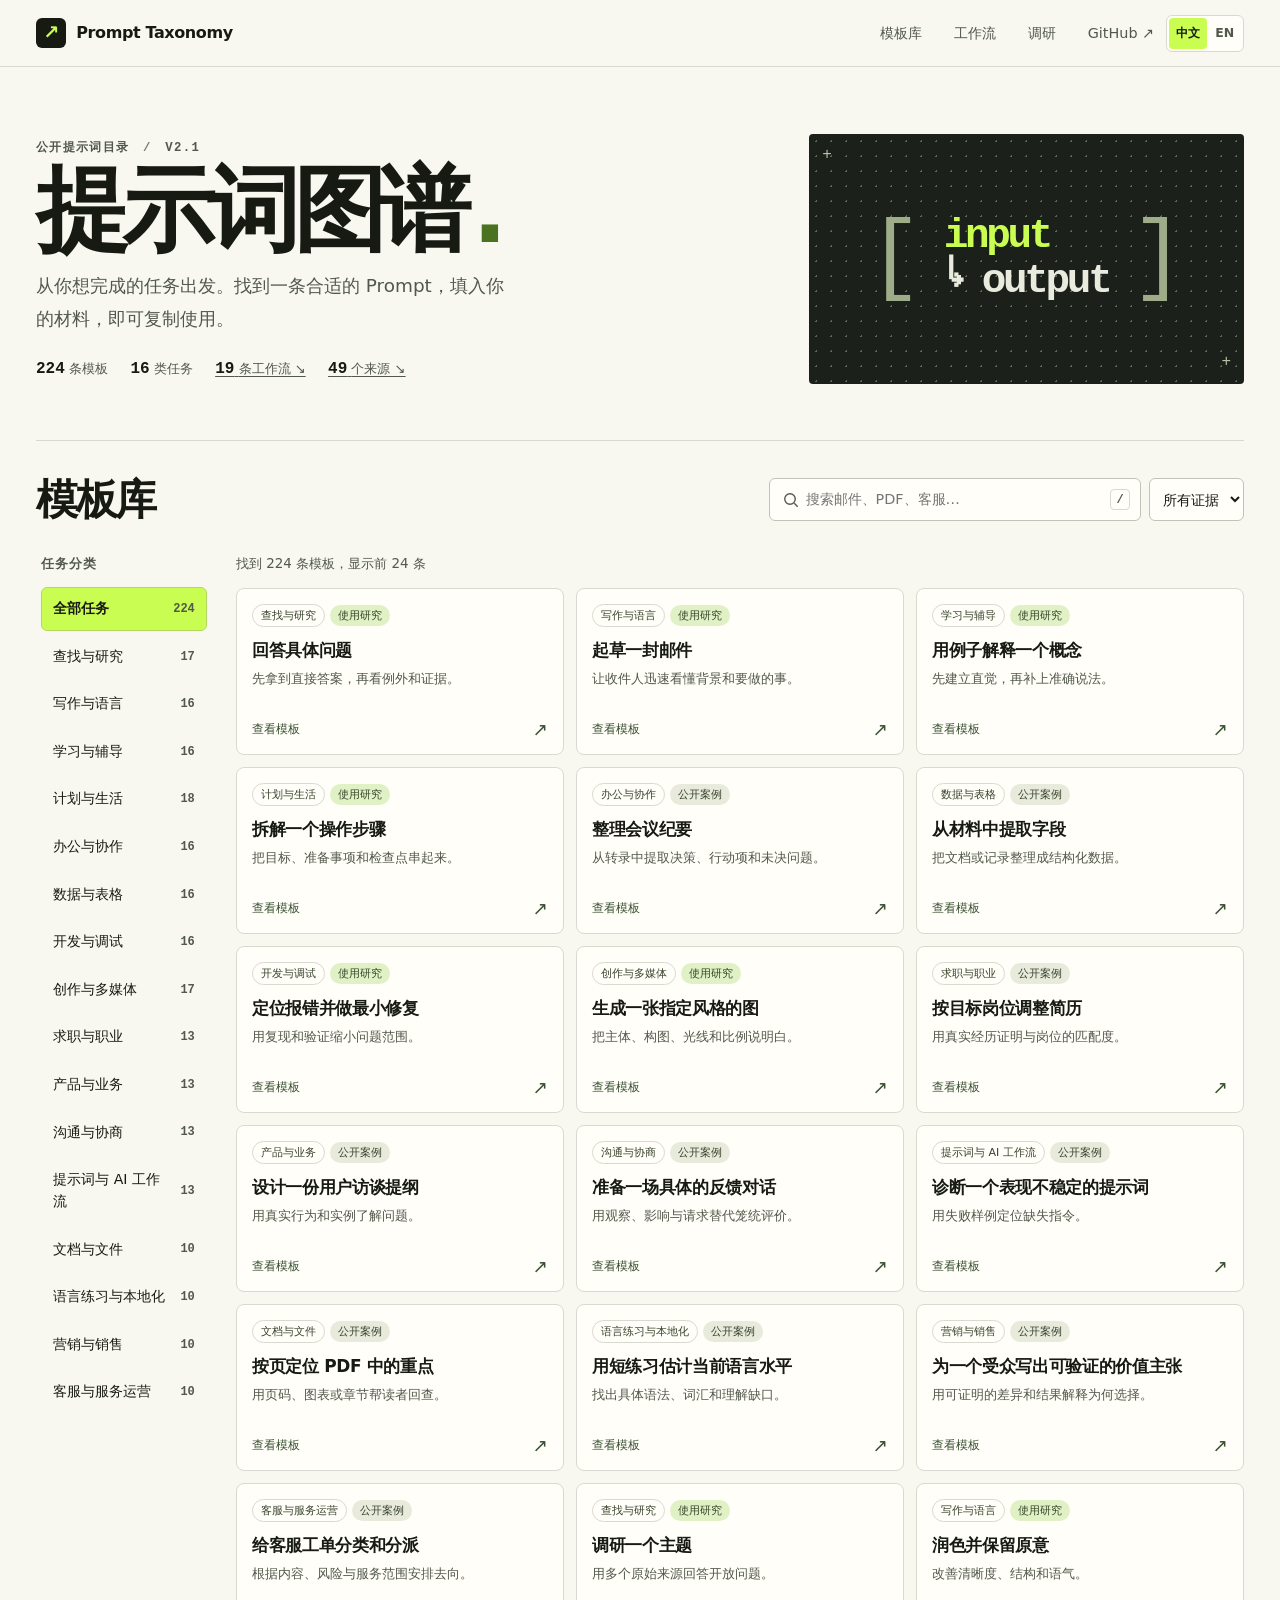
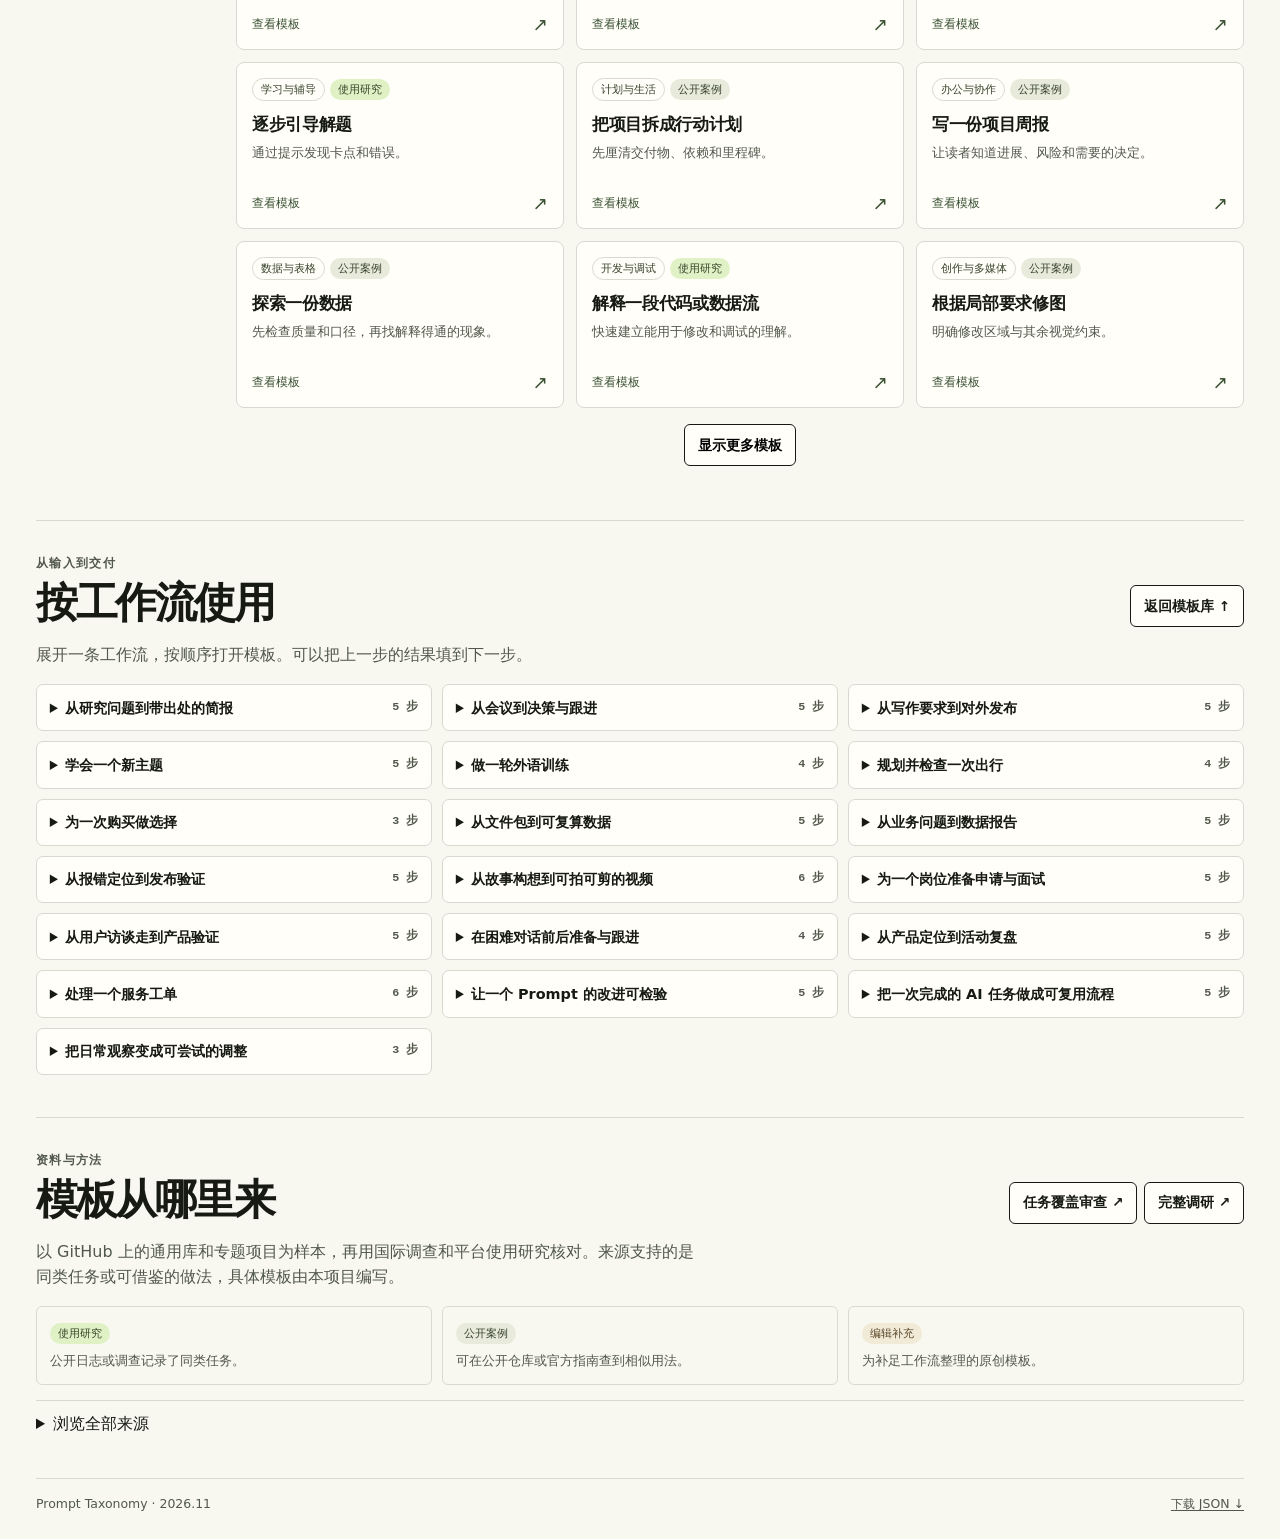
==== commit 834d02a0: "Add English catalog and Chinese-English language switching" ====
--- a/docs/index.html
+++ b/docs/index.html
@@ -7,95 +7,112 @@
   <meta name="theme-color" content="#f8f8f0">
   <title>Prompt Taxonomy · 提示词图谱</title>
   <link rel="icon" href="./icon.svg" type="image/svg+xml">
-  <link rel="stylesheet" href="./style.css?v=2.0">
-  <script src="./app.js?v=2.0" defer></script>
+  <link rel="stylesheet" href="./style.css?v=2.1">
+  <script src="./i18n.js?v=2.1" defer></script>
+  <script src="./app.js?v=2.1" defer></script>
 </head>
 <body>
-  <a class="skip" href="#library">跳至模板</a>
+  <a class="skip" href="#library" data-i18n="skip">跳至模板</a>
   <header class="topbar">
     <div class="wrap header-inner">
-      <a class="brand" href="./" aria-label="Prompt Taxonomy 首页"><span class="brand-mark" aria-hidden="true">↗</span> Prompt Taxonomy</a>
-      <nav aria-label="站内导航">
-        <a href="#library">模板库</a>
-        <a href="#workflows">工作流</a>
-        <a href="#research">调研</a>
-        <a href="https://github.com/liamamilin/Prompt-taxonomy">GitHub ↗</a>
-      </nav>
+      <a class="brand" href="./" aria-label="Prompt Taxonomy 首页" data-i18n-label="home"><span class="brand-mark" aria-hidden="true">↗</span> Prompt Taxonomy</a>
+      <div class="header-controls">
+        <nav aria-label="站内导航" data-i18n-label="navigation">
+          <a href="#library" data-i18n="library">模板库</a>
+          <a href="#workflows" data-i18n="workflows">工作流</a>
+          <a href="#research" data-i18n="research">调研</a>
+          <a href="https://github.com/liamamilin/Prompt-taxonomy">GitHub ↗</a>
+        </nav>
+        <div class="language-switch" role="group" aria-label="页面语言" data-i18n-label="language">
+          <button type="button" data-language="zh" lang="zh-CN" aria-pressed="true">中文</button>
+          <button type="button" data-language="en" lang="en" aria-pressed="false" aria-label="English">EN</button>
+        </div>
+      </div>
     </div>
+    <p class="wrap language-error" id="language-error" role="status" hidden></p>
   </header>
   <main class="wrap">
     <section class="hero" aria-labelledby="hero-title">
       <div>
-        <p class="eyebrow">公开提示词目录 <span> / </span> V<span id="version">2.0</span></p>
-        <h1 id="hero-title">提示词图谱<span>.</span></h1>
-        <p class="lede">从你想完成的任务出发。找到一条合适的 Prompt，填入你的材料，即可复制使用。</p>
-        <div class="hero-facts" aria-label="目录规模">
-          <span><b id="prompt-count">224</b> 条模板</span>
-          <span><b id="category-count">16</b> 类任务</span>
-          <a href="#workflows"><b id="workflow-count">19</b> 条工作流 ↘</a>
-          <a href="#research"><b id="source-count">49</b> 个来源 ↘</a>
+        <p class="eyebrow"><span class="edition-label" data-i18n="publicCatalog">公开提示词目录</span> <span> / </span> V<span id="version">2.1</span></p>
+        <h1 id="hero-title"><span class="hero-name" data-i18n="heroTitle">提示词图谱</span><span class="hero-period">.</span></h1>
+        <p class="lede" data-i18n="heroLede">从你想完成的任务出发。找到一条合适的 Prompt，填入你的材料，即可复制使用。</p>
+        <div class="hero-facts" aria-label="目录规模" data-i18n-label="catalogSize">
+          <span><b id="prompt-count">224</b> <span data-i18n="templateUnit">条模板</span></span>
+          <span><b id="category-count">16</b> <span data-i18n="categoryUnit">类任务</span></span>
+          <a href="#workflows"><b id="workflow-count">19</b> <span data-i18n="workflowUnit">条工作流 ↘</span></a>
+          <a href="#research"><b id="source-count">49</b> <span data-i18n="sourceUnit">个来源 ↘</span></a>
         </div>
       </div>
       <div class="hero-art" aria-hidden="true"><span class="art-corner">+</span><span class="art-bracket">[</span><span class="art-word">input<br><em>↳ output</em></span><span class="art-bracket">]</span><span class="art-corner">+</span></div>
     </section>
     <section class="library" id="library" aria-labelledby="library-title">
       <div class="library-top">
-        <h2 id="library-title">模板库</h2>
+        <h2 id="library-title" data-i18n="library">模板库</h2>
         <div class="filters">
           <div class="search-wrap">
             <svg viewBox="0 0 24 24" width="20" height="20" aria-hidden="true"><circle cx="10.8" cy="10.8" r="6.3"/><path d="m16 16 4 4"/></svg>
-            <label class="sr-only" for="search">搜索模板</label>
-            <input id="search" type="search" placeholder="搜索邮件、PDF、客服…" autocomplete="off">
+            <label class="sr-only" for="search" data-i18n="search">搜索模板</label>
+            <input id="search" type="search" placeholder="搜索邮件、PDF、客服…" data-i18n-placeholder="searchPlaceholder" autocomplete="off">
             <kbd aria-hidden="true">/</kbd>
           </div>
-          <label class="sr-only" for="evidence">证据类型</label>
-          <select id="evidence"><option value="">所有证据</option></select>
+          <label class="sr-only" for="evidence" data-i18n="evidence">证据类型</label>
+          <select id="evidence"><option value="" data-i18n="allEvidence">所有证据</option></select>
         </div>
       </div>
       <div class="library-layout">
         <aside class="sidebar">
-          <div class="sidebar-inner"><h3>任务分类</h3><nav id="categories" aria-label="按任务分类"></nav></div>
-          <div class="mobile-category"><label for="category-select">任务分类</label><select id="category-select"></select></div>
+          <div class="sidebar-inner"><h3 data-i18n="categories">任务分类</h3><nav id="categories" aria-label="按任务分类" data-i18n-label="byCategory"></nav></div>
+          <div class="mobile-category"><label for="category-select" data-i18n="categories">任务分类</label><select id="category-select"></select></div>
         </aside>
         <div class="results">
-          <div class="results-line"><p id="results-count" role="status">正在载入模板…</p><button class="text-button" id="clear" hidden>清除筛选</button></div>
+          <div class="results-line"><p id="results-count" role="status">正在载入模板…</p><button class="text-button" id="clear" data-i18n="clear" hidden>清除筛选</button></div>
           <div class="cards" id="cards"></div>
-          <div class="more-results"><button class="button light" type="button" id="more" hidden>显示更多模板</button></div>
+          <div class="more-results"><button class="button light" type="button" id="more" data-i18n="more" hidden>显示更多模板</button></div>
         </div>
       </div>
-      <noscript><p>请启用 JavaScript 以搜索和填写模板，或 <a href="./catalog.json">查看 JSON 目录</a>。</p></noscript>
+      <noscript><p>请启用 JavaScript 以搜索和填写模板，或 <a href="./catalog.json">查看 JSON 目录</a>。 <a href="./catalog.en.json" lang="en">English JSON</a></p></noscript>
     </section>
     <section class="research" id="workflows" aria-labelledby="workflows-title">
       <div class="research-top">
-        <div><p class="eyebrow">从输入到交付</p><h2 id="workflows-title">按工作流使用</h2></div>
-        <a class="button light" href="#library">返回模板库 ↑</a>
+        <div><p class="eyebrow" data-i18n="workflowEyebrow">从输入到交付</p><h2 id="workflows-title" data-i18n="workflowTitle">按工作流使用</h2></div>
+        <a class="button light" href="#library" data-i18n="backToLibrary">返回模板库 ↑</a>
       </div>
-      <p class="research-intro">展开一条工作流，按顺序打开模板。可以把上一步的结果填到下一步。</p>
+      <p class="research-intro" data-i18n="workflowIntro">展开一条工作流，按顺序打开模板。可以把上一步的结果填到下一步。</p>
       <div class="workflow-list" id="workflow-list"></div>
     </section>
     <section class="research" id="research" aria-labelledby="research-title">
       <div class="research-top">
-        <div><p class="eyebrow">资料与方法</p><h2 id="research-title">模板从哪里来</h2></div>
+        <div><p class="eyebrow" data-i18n="researchEyebrow">资料与方法</p><h2 id="research-title" data-i18n="researchTitle">模板从哪里来</h2></div>
         <div class="research-links">
-          <a class="button light" href="https://github.com/liamamilin/Prompt-taxonomy/blob/main/COVERAGE.md">任务覆盖审查 ↗</a>
-          <a class="button light" href="https://github.com/liamamilin/Prompt-taxonomy/blob/main/RESEARCH.md">完整调研 ↗</a>
+          <a class="button light" href="https://github.com/liamamilin/Prompt-taxonomy/blob/main/COVERAGE.md" data-i18n="coverageLink">任务覆盖审查 ↗</a>
+          <a class="button light" href="https://github.com/liamamilin/Prompt-taxonomy/blob/main/RESEARCH.md" data-i18n="reportLink">完整调研 ↗</a>
         </div>
       </div>
-      <p class="research-intro">以 GitHub 上的通用库和专题项目为样本，再用国际调查和平台使用研究核对。来源支持的是同类任务或可借鉴的做法，具体模板由本项目编写。</p>
+      <p class="research-intro" data-i18n="researchIntro">以 GitHub 上的通用库和专题项目为样本，再用国际调查和平台使用研究核对。来源支持的是同类任务或可借鉴的做法，具体模板由本项目编写。</p>
       <div class="evidence-key" id="evidence-key"></div>
-      <details class="source-details"><summary>浏览全部来源</summary><ul id="sources"></ul></details>
+      <details class="source-details"><summary data-i18n="browseSources">浏览全部来源</summary><ul id="sources"></ul></details>
     </section>
   </main>
-  <footer class="wrap footer"><span>Prompt Taxonomy · 2026.11</span><a href="./catalog.json" download>下载 JSON ↓</a></footer>
+  <footer class="wrap footer"><span>Prompt Taxonomy · 2026.11</span><a href="./catalog.json" id="download" data-i18n="download" download>下载 JSON ↓</a></footer>
   <dialog id="detail" aria-labelledby="detail-title">
     <div class="dialog-content">
-      <div class="dialog-top"><span id="detail-meta" class="eyebrow"></span><button type="button" class="close" id="close" aria-label="关闭" autofocus>×</button></div>
+      <div class="dialog-top">
+        <span id="detail-meta" class="eyebrow"></span>
+        <div class="dialog-controls">
+          <div class="language-switch" role="group" aria-label="页面语言" data-i18n-label="language">
+            <button type="button" data-language="zh" lang="zh-CN" aria-pressed="true">中文</button>
+            <button type="button" data-language="en" lang="en" aria-pressed="false" aria-label="English">EN</button>
+          </div>
+          <button type="button" class="close" id="close" aria-label="关闭" data-i18n-label="close" autofocus>×</button>
+        </div>
+      </div>
       <h2 id="detail-title"></h2><p id="detail-description"></p>
-      <details class="fields" open><summary>填写变量 <span>可选</span></summary><div id="variables"></div></details>
-      <div class="preview-label"><h3>Prompt</h3><button id="copy-link" class="text-button" type="button">复制链接</button></div>
+      <details class="fields" open><summary><span class="fields-label" data-i18n="fillVariables">填写变量</span> <span data-i18n="optional">可选</span></summary><div id="variables"></div></details>
+      <div class="preview-label"><h3>Prompt</h3><button id="copy-link" class="text-button" type="button" data-i18n="copyLink">复制链接</button></div>
       <pre id="preview" tabindex="0"></pre>
-      <div class="dialog-actions"><span id="feedback" role="status"></span><button type="button" class="button primary" id="copy">复制 Prompt ↗</button></div>
-      <details class="detail-sources"><summary>为什么收录</summary><p id="detail-evidence"></p><ul id="detail-sources"></ul></details>
+      <div class="dialog-actions"><span id="feedback" role="status"></span><button type="button" class="button primary" id="copy" data-i18n="copy">复制 Prompt ↗</button></div>
+      <details class="detail-sources"><summary data-i18n="whyIncluded">为什么收录</summary><p id="detail-evidence"></p><ul id="detail-sources"></ul></details>
     </div>
   </dialog>
 </body>
--- a/docs/style.css
+++ b/docs/style.css
@@ -18,10 +18,10 @@
 .header-inner nav a{text-decoration:none}.header-inner nav a:hover{text-decoration:underline}
 .hero{display:grid;grid-template-columns:1fr minmax(240px,36%);gap:2rem;align-items:center;padding:67px 0 56px;border-bottom:1px solid var(--line)}
 .eyebrow{font:700 .77rem/1.5 var(--mono);letter-spacing:.11em;margin:0;color:var(--muted)}
-.eyebrow span:not(#version){color:#717968;padding-inline:.3rem}
+.eyebrow span:not(#version):not(.edition-label){color:#717968;padding-inline:.3rem}
 h1,h2,h3,p{margin-top:0}
 h1{margin:.3rem 0 .6rem;font-size:clamp(3.1rem,7.25vw,7.2rem);line-height:1.05;letter-spacing:-.08em;font-weight:900}
-h1 span{color:#4a7320;margin-left:.09em}
+h1 .hero-period{color:#4a7320;margin-left:.09em}
 .lede{color:var(--muted);font-size:clamp(.95rem,1.6vw,1.15rem);max-width:41ch;line-height:1.8;margin-bottom:1.5rem}
 .hero-facts{display:flex;flex-wrap:wrap;gap:.55rem 1.4rem;font-size:.82rem;color:var(--muted)}
 .hero-facts b{font:800 1rem var(--mono);color:var(--ink)}
@@ -51,7 +51,7 @@
 .footer{padding:15px 0 25px;border-top:1px solid var(--line);display:flex;justify-content:space-between;gap:.6rem;font-size:.78rem;color:var(--muted)}
 dialog{border:1px solid var(--line);border-radius:11px;padding:0;width:min(635px,calc(100% - 24px));max-height:calc(100% - 24px);background:var(--panel);color:var(--ink);box-shadow:0 12px 70px #141d1640}
 dialog::backdrop{background:#151b14aa}body:has(dialog[open]){overflow:hidden}.dialog-content{padding:clamp(15px,4vw,30px)}.dialog-top,.preview-label,.dialog-actions{display:flex;align-items:center;justify-content:space-between;gap:.65rem}.close{background:var(--paper);border:1px solid var(--line);border-radius:6px;font-size:1.3rem;min-width:36px;height:36px;line-height:1}
-.dialog-content h2{margin:.15rem 0 .2rem;letter-spacing:-.035em;line-height:1.3}.dialog-content>p{color:var(--muted);margin-bottom:.8rem}.fields{border:1px solid var(--line);border-radius:6px;padding:.55rem .7rem;margin:.8rem 0}.fields summary span{color:var(--muted);font-size:.76rem}.fields label{display:block;margin:.65rem 0 .2rem;font-size:.85rem}.fields textarea{display:block;width:100%;min-height:2.4rem;resize:vertical;background:#fff;color:var(--ink);border:1px solid #bfc4b6;border-radius:5px;padding:.35rem .45rem}
+.dialog-content h2{margin:.15rem 0 .2rem;letter-spacing:-.035em;line-height:1.3}.dialog-content>p{color:var(--muted);margin-bottom:.8rem}.fields{border:1px solid var(--line);border-radius:6px;padding:.55rem .7rem;margin:.8rem 0}.fields summary span:not(.fields-label){color:var(--muted);font-size:.76rem}.fields label{display:block;margin:.65rem 0 .2rem;font-size:.85rem}.fields textarea{display:block;width:100%;min-height:2.4rem;resize:vertical;background:#fff;color:var(--ink);border:1px solid #bfc4b6;border-radius:5px;padding:.35rem .45rem}
 .preview-label h3{margin:0;font-size:.94rem}.dialog-content pre{white-space:pre-wrap;overflow-wrap:anywhere;background:#f0f2e8;border:1px solid var(--line);padding:.75rem;border-radius:6px;font:inherit;font-size:.88rem;margin:.35rem 0 .65rem}
 .dialog-actions{justify-content:flex-end;margin-bottom:1rem}.dialog-actions span{font-size:.8rem;color:var(--muted)}.detail-sources p{font-size:.84rem;color:var(--muted);margin:.6rem 0}
 @media(max-width:1060px){.cards{grid-template-columns:repeat(2,minmax(0,1fr))}}
@@ -74,3 +74,22 @@
 @media(max-width:990px){.workflow-list{grid-template-columns:repeat(2,minmax(0,1fr))}}
 @media(max-width:570px){.workflow-list{grid-template-columns:minmax(0,1fr)}}
 @media(max-width:440px){.header-inner nav a:last-child{display:none}}
+
+.header-controls,.dialog-controls{display:flex;align-items:center;gap:.75rem;min-width:0}
+.header-inner .brand{white-space:nowrap}
+.language-switch{display:inline-flex;flex:none;align-items:center;border:1px solid var(--line);border-radius:6px;background:var(--panel);padding:2px;white-space:nowrap;gap:2px}
+.language-switch button{color:var(--muted);border:0;border-radius:4px;padding:.2rem .42rem;min-height:31px;background:transparent;font-size:.78rem;font-weight:680}
+.language-switch button[aria-pressed=true]{color:var(--ink);background:var(--acid)}
+.language-switch button:hover:not([aria-pressed=true]){background:#e9eddd}
+.language-error{color:#7a381f;font-size:.82rem;margin-bottom:8px}
+.hero-name{overflow-wrap:normal}
+html[lang=en] .hero h1{font-size:clamp(2.85rem,7.1vw,7.2rem)}
+.category span:first-child{white-space:normal;overflow-wrap:anywhere}
+@media(max-width:570px){
+  .header-inner{display:grid;grid-template-columns:1fr auto;gap:.3rem .7rem;padding:9px 0}
+  .header-controls{display:contents}
+  .header-controls nav{grid-column:1/-1;grid-row:2;flex-wrap:wrap}
+  .header-controls .language-switch{grid-column:2;grid-row:1}
+}
+.pill.category-name{max-width:100%;white-space:normal}
+.mobile-category select{min-width:0}
